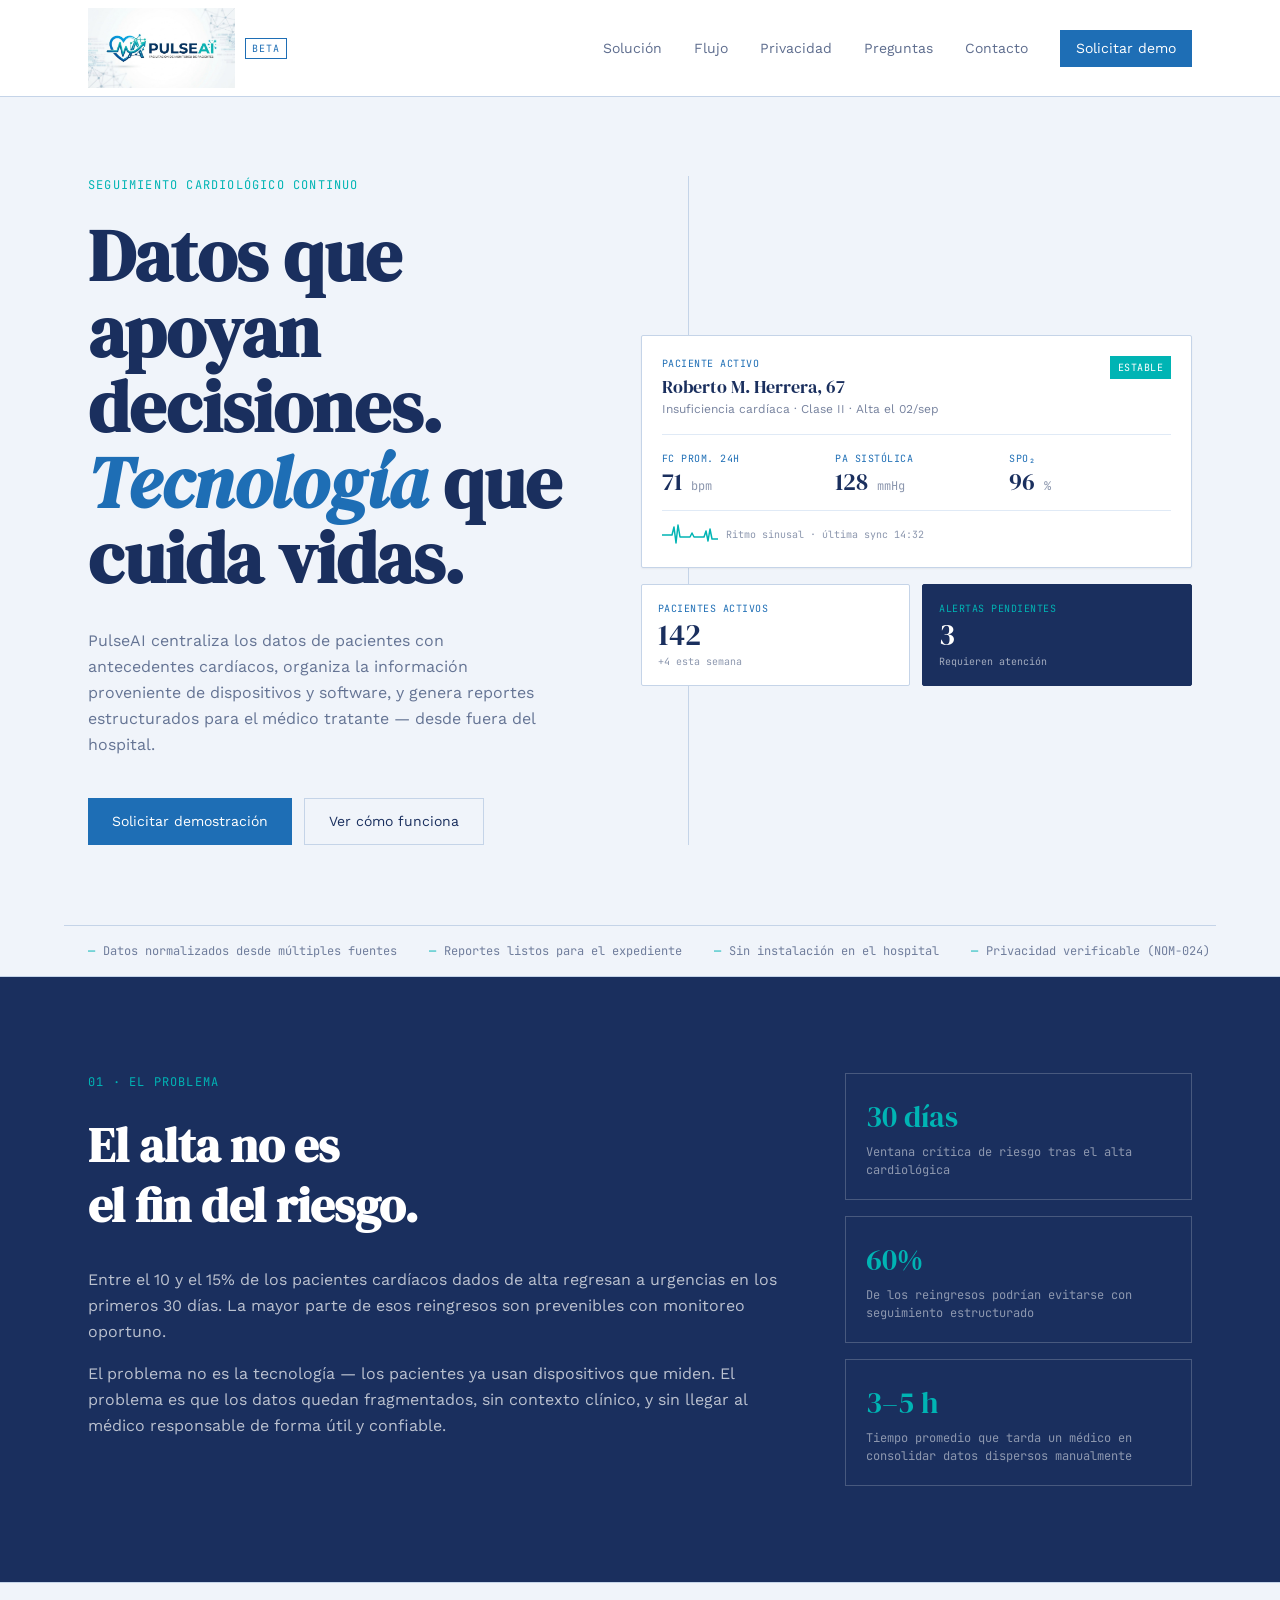
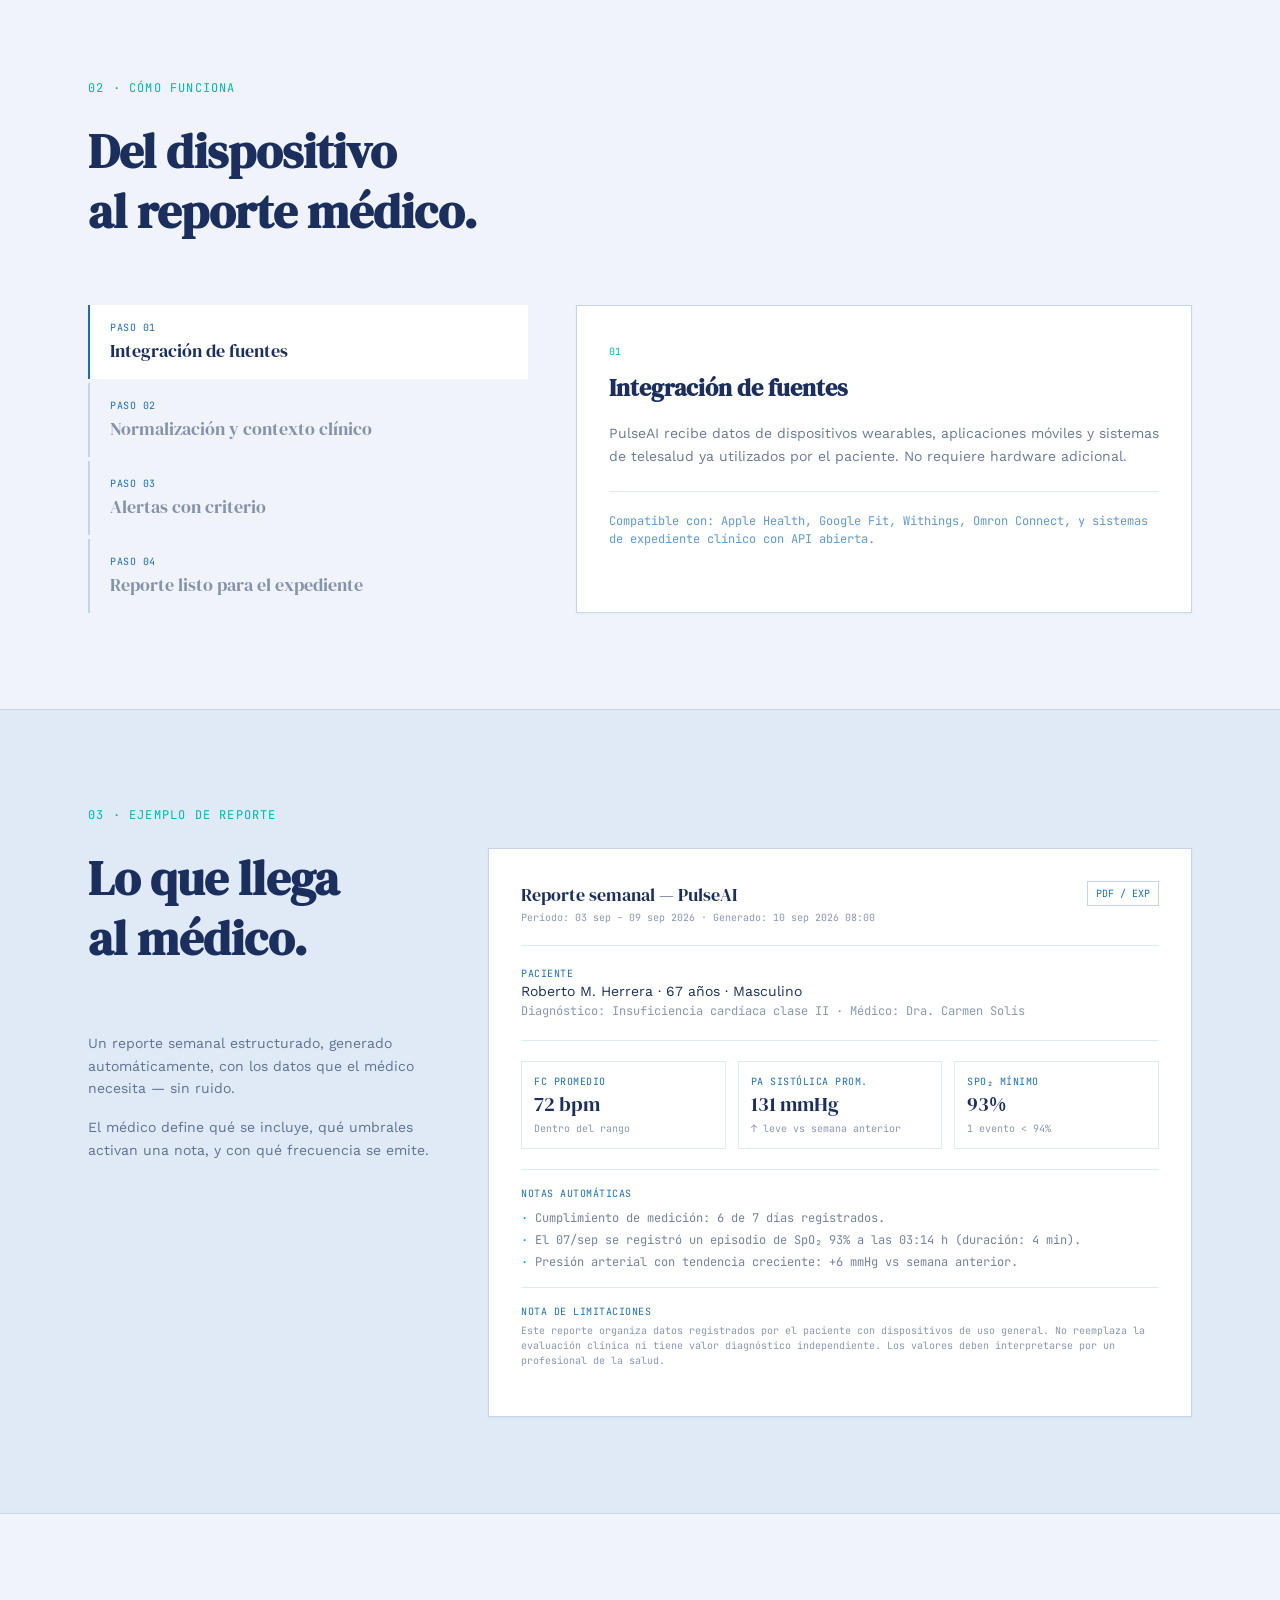
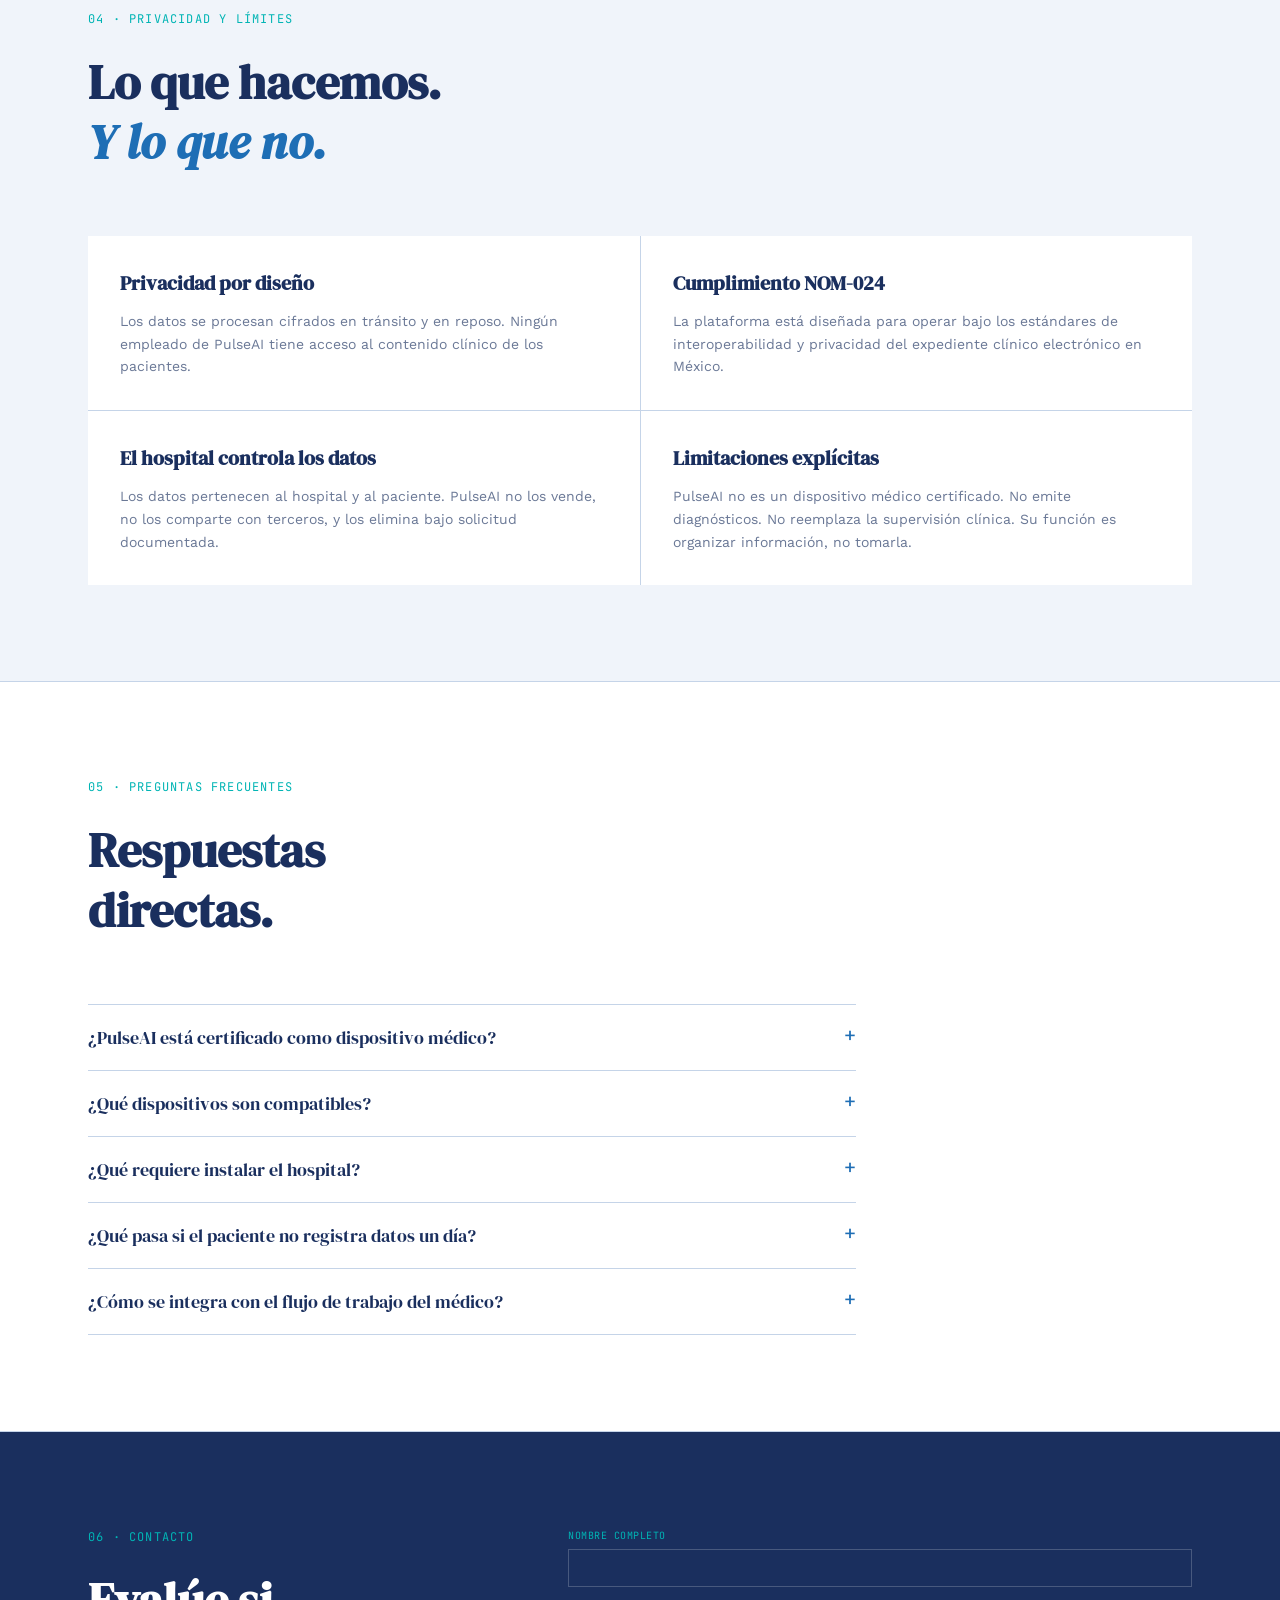
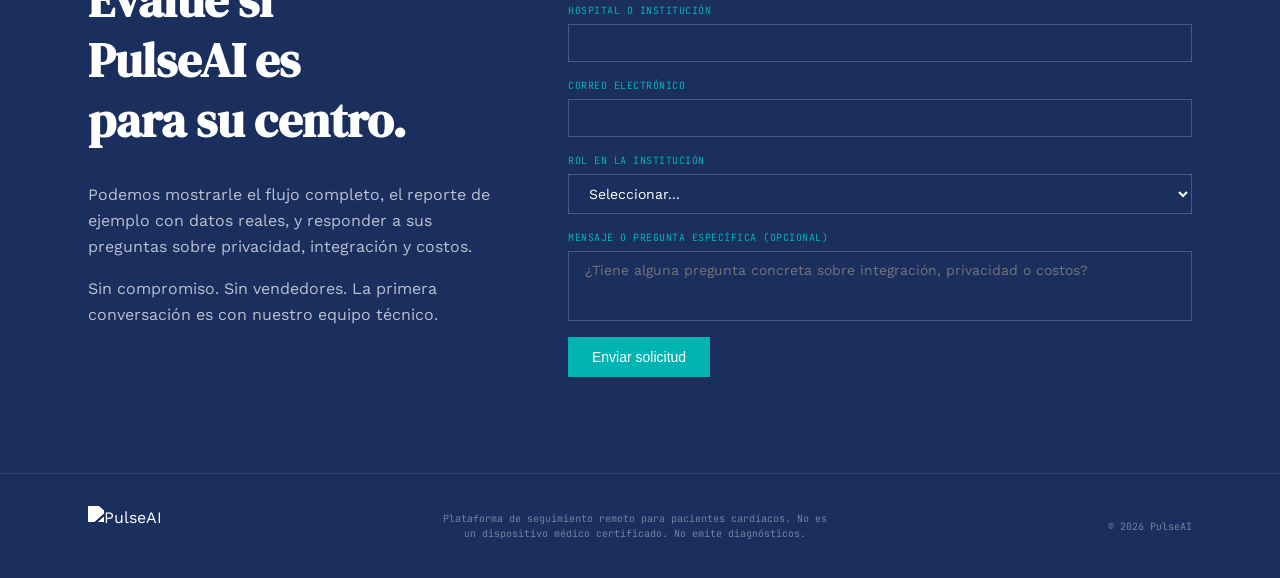
==== PulseIN/src/PulseIN/index.html @ dec8fe2e "Add files via upload se agrego el logo de la empresa" ====
<!DOCTYPE html>
<html lang="es">
<head>
  <meta charset="UTF-8" />
  <meta name="viewport" content="width=device-width, initial-scale=1.0" />
  <title>PulseAI — Seguimiento cardiológico continuo</title>
  
  <!-- Fuentes de Google -->
  <link rel="preconnect" href="https://fonts.googleapis.com" />
  <link rel="preconnect" href="https://fonts.gstatic.com" crossorigin />
  <link href="https://fonts.googleapis.com/css2?family=DM+Serif+Display:ital@0;1&family=JetBrains+Mono:wght@400;500&family=Work+Sans:wght@300;400;500;600&display=swap" rel="stylesheet" />
  
  <!-- Hoja de Estilos -->
  <link rel="stylesheet" href="src/style.css" />
</head>
<body>

  <!-- NAVEGACIÓN HEADER -->
  <header class="header">
    <div class="header-container">
      <a href="#" class="logo-group">
        <img src="src/imgs/pulseai-logo.jpeg" alt="PulseAI" class="logo-img" />
        <span class="badge-beta">Beta</span>
      </a>

      <!-- Menú Desktop -->
      <nav class="nav-desktop">
        <a href="#solución">Solución</a>
        <a href="#flujo">Flujo</a>
        <a href="#privacidad">Privacidad</a>
        <a href="#preguntas">Preguntas</a>
        <a href="#contacto">Contacto</a>
        <a href="#contacto" class="btn-demo">Solicitar demo</a>
      </nav>

      <!-- Botón Menú Móvil -->
      <button id="menu-toggle" class="menu-toggle" aria-label="Menú">
        <svg id="menu-icon" width="20" height="20" viewBox="0 0 20 20" fill="currentColor">
          <path fill-rule="evenodd" d="M3 5a1 1 0 011-1h12a1 1 0 110 2H4a1 1 0 01-1-1zM3 10a1 1 0 011-1h12a1 1 0 110 2H4a1 1 0 01-1-1zM3 15a1 1 0 011-1h12a1 1 0 110 2H4a1 1 0 01-1-1z" clip-rule="evenodd" />
        </svg>
      </button>
    </div>

    <!-- Menú Desplegable Móvil -->
    <div id="nav-mobile" class="nav-mobile hidden">
      <a href="#solución" class="mobile-link">Solución</a>
      <a href="#flujo" class="mobile-link">Flujo</a>
      <a href="#privacidad" class="mobile-link">Privacidad</a>
      <a href="#preguntas" class="mobile-link">Preguntas</a>
      <a href="#contacto" class="mobile-link">Contacto</a>
      <a href="#contacto" class="btn-demo mobile-btn">Solicitar demo</a>
    </div>
  </header>

  <main>
    <!-- SECCIÓN HERO -->
    <section class="hero-section" id="solución">
      <div class="hero-container">
        
        <!-- Columna Izquierda -->
        <div class="hero-text">
          <p class="tagline">Seguimiento cardiológico continuo</p>
          <h1 class="hero-title">
            Datos que apoyan decisiones.<br />
            <span class="italic-blue">Tecnología</span> que<br />
            cuida vidas.
          </h1>
          <p class="hero-desc">
            PulseAI centraliza los datos de pacientes con antecedentes cardíacos,
            organiza la información proveniente de dispositivos y software, y
            genera reportes estructurados para el médico tratante — desde fuera del hospital.
          </p>
          <div class="hero-buttons">
            <a href="#contacto" class="btn-primary">Solicitar demostración</a>
            <a href="#flujo" class="btn-secondary">Ver cómo funciona</a>
          </div>
        </div>

        <!-- Divisor Vertical -->
        <div class="vertical-divider"></div>

        <!-- Columna Derecha / Card del Paciente -->
        <div class="hero-card-col">
          <div class="patient-card">
            <div class="patient-header">
              <div>
                <p class="card-subtitle">Paciente activo</p>
                <p class="patient-name">Roberto M. Herrera, 67</p>
                <p class="patient-info">Insuficiencia cardíaca · Clase II · Alta el 02/sep</p>
              </div>
              <span class="badge-stable">Estable</span>
            </div>

            <div class="metrics-grid">
              <div>
                <p class="metric-label">FC prom. 24h</p>
                <p class="metric-val">71 <span class="metric-unit">bpm</span></p>
              </div>
              <div>
                <p class="metric-label">PA sistólica</p>
                <p class="metric-val">128 <span class="metric-unit">mmHg</span></p>
              </div>
              <div>
                <p class="metric-label">SpO₂</p>
                <p class="metric-val">96 <span class="metric-unit">%</span></p>
              </div>
            </div>

            <div class="ecg-footer">
              <svg width="56" height="24" viewBox="0 0 56 24" fill="none">
                <polyline points="0,12 6,12 10,12 12,4 14,20 16,2 18,14 24,14 28,14 30,10 32,14 38,14 42,14 44,8 46,18 48,6 50,16 56,16" stroke="#00b4b4" stroke-width="1.5" fill="none" stroke-linejoin="round" />
              </svg>
              <p class="ecg-text">Ritmo sinusal · última sync 14:32</p>
            </div>
          </div>

          <!-- Mosaicos de Estadísticas -->
          <div class="stats-grid">
            <div class="stat-tile">
              <p class="stat-label">Pacientes activos</p>
              <p class="stat-val">142</p>
              <p class="stat-delta">+4 esta semana</p>
            </div>
            <div class="stat-tile stat-urgent">
              <p class="stat-label urgent-text">Alertas pendientes</p>
              <p class="stat-val">3</p>
              <p class="stat-delta urgent-subtext">Requieren atención</p>
            </div>
          </div>
        </div>

      </div>

      <!-- Ticker / Cinta inferior -->
      <div class="hero-ticker">
        <span class="ticker-item"><span class="cyan">—</span> Datos normalizados desde múltiples fuentes</span>
        <span class="ticker-item"><span class="cyan">—</span> Reportes listos para el expediente</span>
        <span class="ticker-item"><span class="cyan">—</span> Sin instalación en el hospital</span>
        <span class="ticker-item"><span class="cyan">—</span> Privacidad verificable (NOM-024)</span>
      </div>
    </section>

    <!-- SECCIÓN PROBLEMA -->
    <section class="section-dark">
      <div class="container">
        <div class="problem-grid">
          <div>
            <p class="section-tag">01 · El problema</p>
            <h2 class="section-title-light">El alta no es<br />el fin del riesgo.</h2>
            <p class="text-light">
              Entre el 10 y el 15% de los pacientes cardíacos dados de alta
              regresan a urgencias en los primeros 30 días. La mayor parte de
              esos reingresos son prevenibles con monitoreo oportuno.
            </p>
            <p class="text-light mt-4">
              El problema no es la tecnología — los pacientes ya usan
              dispositivos que miden. El problema es que los datos quedan
              fragmentados, sin contexto clínico, y sin llegar al médico
              responsable de forma útil y confiable.
            </p>
          </div>

          <div class="problem-stats">
            <div class="stat-box">
              <p class="stat-number">30 días</p>
              <p class="stat-desc">Ventana crítica de riesgo tras el alta cardiológica</p>
            </div>
            <div class="stat-box">
              <p class="stat-number">60%</p>
              <p class="stat-desc">De los reingresos podrían evitarse con seguimiento estructurado</p>
            </div>
            <div class="stat-box">
              <p class="stat-number">3–5 h</p>
              <p class="stat-desc">Tiempo promedio que tarda un médico en consolidar datos dispersos manualmente</p>
            </div>
          </div>
        </div>
      </div>
    </section>

    <!-- SECCIÓN FLUJO (CÓMO FUNCIONA) -->
    <section class="section-light" id="flujo">
      <div class="container">
        <p class="section-tag">02 · Cómo funciona</p>
        <h2 class="section-title">Del dispositivo<br />al reporte médico.</h2>
        
        <div class="flow-grid">
          <!-- Lista de Pasos Interactivos -->
          <div class="step-buttons">
            <button class="step-btn active" data-step="0">
              <span class="step-badge">Paso 01</span>
              <span class="step-title-text">Integración de fuentes</span>
            </button>
            <button class="step-btn" data-step="1">
              <span class="step-badge">Paso 02</span>
              <span class="step-title-text">Normalización y contexto clínico</span>
            </button>
            <button class="step-btn" data-step="2">
              <span class="step-badge">Paso 03</span>
              <span class="step-title-text">Alertas con criterio</span>
            </button>
            <button class="step-btn" data-step="3">
              <span class="step-badge">Paso 04</span>
              <span class="step-title-text">Reporte listo para el expediente</span>
            </button>
          </div>

          <!-- Tarjeta de Detalle del Paso -->
          <div class="flow-card">
            <span id="flow-num" class="flow-step-num">01</span>
            <h3 id="flow-title" class="flow-card-title">Integración de fuentes</h3>
            <p id="flow-desc" class="flow-card-desc">
              PulseAI recibe datos de dispositivos wearables, aplicaciones móviles y sistemas de telesalud ya utilizados por el paciente. No requiere hardware adicional.
            </p>
            <div class="flow-card-footer">
              <p id="flow-detail" class="flow-card-detail">
                Compatible con: Apple Health, Google Fit, Withings, Omron Connect, y sistemas de expediente clínico con API abierta.
              </p>
            </div>
          </div>
        </div>
      </div>
    </section>

    <!-- SECCIÓN EJEMPLO DE REPORTE -->
    <section class="section-blue-soft">
      <div class="container">
        <p class="section-tag">03 · Ejemplo de reporte</p>
        <div class="report-grid">
          <div>
            <h2 class="section-title">Lo que llega<br />al médico.</h2>
            <p class="text-dark">
              Un reporte semanal estructurado, generado automáticamente, con
              los datos que el médico necesita — sin ruido.
            </p>
            <p class="text-dark mt-4">
              El médico define qué se incluye, qué umbrales activan una nota,
              y con qué frecuencia se emite.
            </p>
          </div>

          <!-- Tarjeta del Reporte -->
          <div class="report-card">
            <div class="report-header">
              <div>
                <p class="report-title-text">Reporte semanal — PulseAI</p>
                <p class="report-date">Período: 03 sep – 09 sep 2026 · Generado: 10 sep 2026 08:00</p>
              </div>
              <span class="report-badge">PDF / EXP</span>
            </div>

            <div class="report-patient-info">
              <p class="report-subtag">Paciente</p>
              <p class="report-p-name">Roberto M. Herrera · 67 años · Masculino</p>
              <p class="report-p-doc">Diagnóstico: Insuficiencia cardíaca clase II · Médico: Dra. Carmen Solís</p>
            </div>

            <div class="report-metrics-grid">
              <div class="report-metric-box">
                <p class="report-subtag">FC promedio</p>
                <p class="report-val">72 bpm</p>
                <p class="report-note">Dentro del rango</p>
              </div>
              <div class="report-metric-box">
                <p class="report-subtag">PA sistólica prom.</p>
                <p class="report-val">131 mmHg</p>
                <p class="report-note">↑ leve vs semana anterior</p>
              </div>
              <div class="report-metric-box">
                <p class="report-subtag">SpO₂ mínimo</p>
                <p class="report-val">93%</p>
                <p class="report-note">1 evento &lt; 94%</p>
              </div>
            </div>

            <div class="report-section">
              <p class="report-subtag mb-2">Notas automáticas</p>
              <p class="report-bullet"><span class="cyan">·</span> Cumplimiento de medición: 6 de 7 días registrados.</p>
              <p class="report-bullet"><span class="cyan">·</span> El 07/sep se registró un episodio de SpO₂ 93% a las 03:14 h (duración: 4 min).</p>
              <p class="report-bullet"><span class="cyan">·</span> Presión arterial con tendencia creciente: +6 mmHg vs semana anterior.</p>
            </div>

            <div class="report-section">
              <p class="report-subtag mb-1">Nota de limitaciones</p>
              <p class="report-disclaimer">
                Este reporte organiza datos registrados por el paciente con dispositivos de uso general.
                No reemplaza la evaluación clínica ni tiene valor diagnóstico independiente.
                Los valores deben interpretarse por un profesional de la salud.
              </p>
            </div>
          </div>
        </div>
      </div>
    </section>

    <!-- SECCIÓN PRIVACIDAD -->
    <section class="section-light" id="privacidad">
      <div class="container">
        <p class="section-tag">04 · Privacidad y límites</p>
        <h2 class="section-title">Lo que hacemos.<br /><span class="italic-blue">Y lo que no.</span></h2>
        
        <div class="privacy-grid">
          <div class="privacy-card">
            <h3 class="privacy-card-title">Privacidad por diseño</h3>
            <p class="text-dark">Los datos se procesan cifrados en tránsito y en reposo. Ningún empleado de PulseAI tiene acceso al contenido clínico de los pacientes.</p>
          </div>
          <div class="privacy-card">
            <h3 class="privacy-card-title">Cumplimiento NOM-024</h3>
            <p class="text-dark">La plataforma está diseñada para operar bajo los estándares de interoperabilidad y privacidad del expediente clínico electrónico en México.</p>
          </div>
          <div class="privacy-card">
            <h3 class="privacy-card-title">El hospital controla los datos</h3>
            <p class="text-dark">Los datos pertenecen al hospital y al paciente. PulseAI no los vende, no los comparte con terceros, y los elimina bajo solicitud documentada.</p>
          </div>
          <div class="privacy-card">
            <h3 class="privacy-card-title">Limitaciones explícitas</h3>
            <p class="text-dark">PulseAI no es un dispositivo médico certificado. No emite diagnósticos. No reemplaza la supervisión clínica. Su función es organizar información, no tomarla.</p>
          </div>
        </div>
      </div>
    </section>

    <!-- SECCIÓN FAQ -->
    <section class="section-white" id="preguntas">
      <div class="container">
        <p class="section-tag">05 · Preguntas frecuentes</p>
        <h2 class="section-title">Respuestas<br />directas.</h2>

        <div class="faq-list">
          <div class="faq-item">
            <button class="faq-question">
              <span>¿PulseAI está certificado como dispositivo médico?</span>
              <span class="faq-icon">+</span>
            </button>
            <div class="faq-answer hidden">
              <p>No. PulseAI es una plataforma de organización y reporte de datos, no un dispositivo médico. No emite diagnósticos ni recomendaciones clínicas. Los datos que presenta deben ser interpretados por un profesional.</p>
            </div>
          </div>

          <div class="faq-item">
            <button class="faq-question">
              <span>¿Qué dispositivos son compatibles?</span>
              <span class="faq-icon">+</span>
            </button>
            <div class="faq-answer hidden">
              <p>En fase beta: Apple Health, Google Fit, Withings, Omron Connect y dispositivos con Bluetooth estándar. Estamos expandiendo compatibilidad con sistemas de expediente clínico. Consulte disponibilidad según su infraestructura.</p>
            </div>
          </div>

          <div class="faq-item">
            <button class="faq-question">
              <span>¿Qué requiere instalar el hospital?</span>
              <span class="faq-icon">+</span>
            </button>
            <div class="faq-answer hidden">
              <p>Nada en sus servidores. PulseAI opera en la nube. La configuración se realiza desde un portal web. El paciente instala una aplicación en su teléfono antes del alta.</p>
            </div>
          </div>

          <div class="faq-item">
            <button class="faq-question">
              <span>¿Qué pasa si el paciente no registra datos un día?</span>
              <span class="faq-icon">+</span>
            </button>
            <div class="faq-answer hidden">
              <p>El sistema registra el incumplimiento en el reporte y puede enviar un recordatorio al paciente. El médico decide si un día sin datos amerita una acción.</p>
            </div>
          </div>

          <div class="faq-item">
            <button class="faq-question">
              <span>¿Cómo se integra con el flujo de trabajo del médico?</span>
              <span class="faq-icon">+</span>
            </button>
            <div class="faq-answer hidden">
              <p>El médico recibe reportes por correo o accede al portal. No es necesario revisar el sistema en tiempo real. Las alertas relevantes llegan directamente a quien corresponde.</p>
            </div>
          </div>
        </div>
      </div>
    </section>

    <!-- SECCIÓN CONTACTO -->
    <section class="section-dark" id="contacto">
      <div class="container">
        <div class="contact-grid">
          <div>
            <p class="section-tag">06 · Contacto</p>
            <h2 class="section-title-light">Evalúe si<br />PulseAI es<br />para su centro.</h2>
            <p class="text-light">
              Podemos mostrarle el flujo completo, el reporte de ejemplo con datos
              reales, y responder a sus preguntas sobre privacidad, integración y costos.
            </p>
            <p class="text-light mt-4">
              Sin compromiso. Sin vendedores. La primera conversación es con nuestro equipo técnico.
            </p>
          </div>

          <div>
            <!-- Formulario de Contacto -->
            <form id="contact-form" class="contact-form">
              <div class="form-group">
                <label class="form-label">Nombre completo</label>
                <input type="text" name="nombre" required class="form-input" />
              </div>

              <div class="form-group">
                <label class="form-label">Hospital o institución</label>
                <input type="text" name="hospital" required class="form-input" />
              </div>

              <div class="form-group">
                <label class="form-label">Correo electrónico</label>
                <input type="email" name="correo" required class="form-input" />
              </div>

              <div class="form-group">
                <label class="form-label">Rol en la institución</label>
                <select name="rol" required class="form-select">
                  <option value="">Seleccionar...</option>
                  <option>Dirección clínica</option>
                  <option>Administración</option>
                  <option>Sistemas / TI</option>
                  <option>Innovación</option>
                  <option>Médico tratante</option>
                  <option>Otro</option>
                </select>
              </div>

              <div class="form-group">
                <label class="form-label">Mensaje o pregunta específica (opcional)</label>
                <textarea name="mensaje" rows="3" class="form-textarea" placeholder="¿Tiene alguna pregunta concreta sobre integración, privacidad o costos?"></textarea>
              </div>

              <button type="submit" class="btn-cyan">Enviar solicitud</button>
            </form>

            <!-- Mensaje de confirmación (oculto por defecto) -->
            <div id="contact-success" class="contact-success hidden">
              <p class="success-title">Recibido.</p>
              <p class="success-subtitle">Le escribiremos en menos de 24 horas hábiles.</p>
            </div>
          </div>
        </div>
      </div>
    </section>
  </main>

  <!-- FOOTER -->
  <footer class="footer">
    <div class="container footer-container">
      <img src="img/logo.jpeg" alt="PulseAI" class="footer-logo" />
      <p class="footer-disclaimer">
        Plataforma de seguimiento remoto para pacientes cardíacos. No es un
        dispositivo médico certificado. No emite diagnósticos.
      </p>
      <p class="footer-copy">© 2026 PulseAI</p>
    </div>
  </footer>

  <!-- Script JS interactivo -->
  <script src="src/script.js"></script>
</body>
</html>
---- PulseIN/src/PulseIN/src/style.css ----
/* RESET BÁSICO Y VARIABLES */
* {
  margin: 0;
  padding: 0;
  box-sizing: border-box;
  scrollbar-width: none;
  -ms-overflow-style: none;
}

*::-webkit-scrollbar {
  display: none;
}

:root {
  --navy: #1a2f5e;
  --blue: #1e6eb5;
  --cyan: #00b4b4;
  --bg-light: #f0f4fa;
  --border-color: #c5d4e8;
  --soft-blue: #e0eaf6;
  --font-body: 'Work Sans', sans-serif;
  --font-display: 'DM Serif Display', serif;
  --font-mono: 'JetBrains Mono', monospace;
}

html {
  scroll-behavior: smooth;
  height: 100%;
}

body {
  background-color: var(--bg-light);
  color: var(--navy);
  font-family: var(--font-body);
  line-height: 1.5;
}

/* CLASES DE UTILIDAD GENERAL */
.hidden { display: none !important; }
.mt-4 { margin-top: 1rem; }
.mb-1 { margin-bottom: 0.25rem; }
.mb-2 { margin-bottom: 0.5rem; }
.cyan { color: var(--cyan); }
.italic-blue { font-style: italic; color: var(--blue); }

.container {
  max-width: 72rem; /* 1152px */
  margin: 0 auto;
  padding: 0 1.5rem;
}

/* HEADER Y NAVEGACIÓN */
.header {
  position: fixed;
  top: 0;
  left: 0;
  right: 0;
  z-index: 50;
  background-color: rgba(255, 255, 255, 0.95);
  backdrop-filter: blur(4px);
  border-bottom: 1px solid var(--border-color);
}

.header-container {
  max-width: 72rem;
  margin: 0 auto;
  padding: 0 1.5rem;
  height: 6rem; /* 96px */
  display: flex;
  align-items: center;
  justify-content: space-between;
}

.logo-group {
  display: flex;
  align-items: center;
  gap: 0.625rem;
  text-decoration: none;
}

.logo-img {
  height: 5rem;
  width: auto;
  object-fit: contain;
}

.badge-beta {
  font-family: var(--font-mono);
  font-size: 10px;
  color: var(--blue);
  letter-spacing: 0.1em;
  text-transform: uppercase;
  border: 1px solid var(--blue);
  padding: 0.125rem 0.375rem;
}

.nav-desktop {
  display: none;
  align-items: center;
  gap: 2rem;
}

.nav-desktop a {
  text-decoration: none;
  font-size: 0.875rem;
  color: rgba(26, 47, 94, 0.7);
  transition: color 0.2s;
}

.nav-desktop a:hover {
  color: var(--navy);
}

.btn-demo {
  background-color: var(--blue) !important;
  color: #fff !important;
  padding: 0.5rem 1rem;
  transition: background-color 0.2s;
}

.btn-demo:hover {
  background-color: var(--navy) !important;
}

.menu-toggle {
  display: block;
  background: none;
  border: none;
  color: var(--navy);
  cursor: pointer;
}

.nav-mobile {
  border-top: 1px solid var(--border-color);
  background-color: #fff;
  padding: 1rem 1.5rem;
  display: flex;
  flex-direction: column;
  gap: 1rem;
}

.mobile-link {
  text-decoration: none;
  font-size: 0.875rem;
  color: rgba(26, 47, 94, 0.7);
}

.mobile-btn {
  text-align: center;
  display: block;
}

@media (min-width: 768px) {
  .nav-desktop { display: flex; }
  .menu-toggle { display: none; }
  .nav-mobile { display: none !important; }
}

/* SECCIÓN HERO */
.hero-section {
  padding-top: 6rem;
  min-height: 100vh;
  display: flex;
  flex-direction: column;
  background-color: var(--bg-light);
}

.hero-container {
  flex: 1;
  max-width: 72rem;
  margin: 0 auto;
  padding: 5rem 1.5rem;
  display: grid;
  grid-template-columns: 1fr;
  gap: 3rem;
  align-items: center;
}

@media (min-width: 768px) {
  .hero-container {
    grid-template-columns: 1fr 1px 1fr;
    gap: 0;
  }
}

.hero-text {
  padding-right: 0;
}

@media (min-width: 768px) {
  .hero-text { padding-right: 3rem; }
}

.tagline {
  font-family: var(--font-mono);
  font-size: 0.75rem;
  color: var(--cyan);
  letter-spacing: 0.1em;
  text-transform: uppercase;
  margin-bottom: 1.5rem;
}

.hero-title {
  font-family: var(--font-display);
  font-size: 3rem;
  line-height: 1.05;
  margin-bottom: 2rem;
  color: var(--navy);
}

@media (min-width: 768px) { .hero-title { font-size: 3.75rem; } }
@media (min-width: 1024px) { .hero-title { font-size: 4.5rem; } }

.hero-desc {
  font-size: 1rem;
  color: rgba(26, 47, 94, 0.65);
  line-height: 1.625;
  max-width: 28rem;
  margin-bottom: 2.5rem;
}

.hero-buttons {
  display: flex;
  flex-direction: column;
  gap: 0.75rem;
}

@media (min-width: 640px) {
  .hero-buttons { flex-direction: row; }
}

.btn-primary {
  display: inline-flex;
  align-items: center;
  justify-content: center;
  background-color: var(--blue);
  color: #fff;
  font-size: 0.875rem;
  padding: 0.75rem 1.5rem;
  text-decoration: none;
  transition: background-color 0.2s;
}

.btn-primary:hover { background-color: var(--navy); }

.btn-secondary {
  display: inline-flex;
  align-items: center;
  justify-content: center;
  border: 1px solid var(--border-color);
  color: var(--navy);
  font-size: 0.875rem;
  padding: 0.75rem 1.5rem;
  text-decoration: none;
  transition: background-color 0.2s;
}

.btn-secondary:hover { background-color: var(--soft-blue); }

.vertical-divider {
  display: none;
  width: 1px;
  background-color: var(--border-color);
  align-self: stretch;
  margin: 0 3rem;
}

@media (min-width: 768px) { .vertical-divider { display: block; } }

/* TARJETA PACIENTE Y ESTADÍSTICAS */
.patient-card {
  background-color: #fff;
  border: 1px solid var(--border-color);
  padding: 1.25rem;
  border-radius: 2px;
  box-shadow: 0 1px 2px rgba(0,0,0,0.05);
}

.patient-header {
  display: flex;
  align-items: flex-start;
  justify-content: space-between;
  margin-bottom: 1rem;
}

.card-subtitle {
  font-family: var(--font-mono);
  font-size: 10px;
  color: var(--blue);
  text-transform: uppercase;
  letter-spacing: 0.05em;
  margin-bottom: 0.125rem;
}

.patient-name {
  font-family: var(--font-display);
  font-size: 1.125rem;
  color: var(--navy);
}

.patient-info {
  font-size: 0.75rem;
  color: rgba(26, 47, 94, 0.6);
}

.badge-stable {
  font-family: var(--font-mono);
  font-size: 10px;
  background-color: var(--cyan);
  color: #fff;
  padding: 0.25rem 0.5rem;
  text-transform: uppercase;
  letter-spacing: 0.05em;
}

.metrics-grid {
  display: grid;
  grid-template-columns: repeat(3, 1fr);
  gap: 0.75rem;
  border-top: 1px solid var(--soft-blue);
  padding-top: 1rem;
}

.metric-label {
  font-family: var(--font-mono);
  font-size: 10px;
  color: var(--blue);
  text-transform: uppercase;
  letter-spacing: 0.05em;
  margin-bottom: 0.25rem;
}

.metric-val {
  font-family: var(--font-display);
  font-size: 1.5rem;
  line-height: 1;
  color: var(--navy);
}

.metric-unit {
  font-family: var(--font-mono);
  font-size: 0.75rem;
  color: rgba(26, 47, 94, 0.5);
  margin-left: 0.25rem;
}

.ecg-footer {
  margin-top: 1rem;
  border-top: 1px solid var(--soft-blue);
  padding-top: 0.75rem;
  display: flex;
  align-items: center;
  gap: 0.5rem;
}

.ecg-text {
  font-family: var(--font-mono);
  font-size: 10px;
  color: rgba(26, 47, 94, 0.5);
}

.stats-grid {
  margin-top: 1rem;
  display: grid;
  grid-template-columns: repeat(2, 1fr);
  gap: 0.75rem;
}

.stat-tile {
  border: 1px solid var(--border-color);
  background-color: #fff;
  padding: 1rem;
  border-radius: 2px;
}

.stat-urgent {
  border-color: var(--navy);
  background-color: var(--navy);
  color: #fff;
}

.stat-label {
  font-family: var(--font-mono);
  font-size: 10px;
  text-transform: uppercase;
  letter-spacing: 0.05em;
  margin-bottom: 0.25rem;
  color: var(--blue);
}

.urgent-text { color: var(--cyan); }

.stat-val {
  font-family: var(--font-display);
  font-size: 1.875rem;
  line-height: 1;
  margin-bottom: 0.25rem;
}

.stat-delta {
  font-family: var(--font-mono);
  font-size: 10px;
  color: rgba(26, 47, 94, 0.5);
}

.urgent-subtext { color: rgba(255, 255, 255, 0.6); }

/* TICKER */
.hero-ticker {
  border-top: 1px solid var(--border-color);
  max-width: 72rem;
  margin: 0 auto;
  width: 100%;
  padding: 1rem 1.5rem;
  display: flex;
  gap: 2rem;
  overflow-x: auto;
}

.ticker-item {
  font-family: var(--font-mono);
  font-size: 0.75rem;
  color: rgba(26, 47, 94, 0.6);
  white-space: nowrap;
  display: flex;
  align-items: center;
  gap: 0.5rem;
}

/* SECCIONES Y TIPOGRAFÍA GENERAL */
.section-dark {
  border-top: 1px solid var(--border-color);
  padding: 6rem 0;
  background-color: var(--navy);
  color: #fff;
}

.section-light {
  border-top: 1px solid var(--border-color);
  padding: 6rem 0;
  background-color: var(--bg-light);
}

.section-blue-soft {
  border-top: 1px solid var(--border-color);
  padding: 6rem 0;
  background-color: var(--soft-blue);
}

.section-white {
  border-top: 1px solid var(--border-color);
  padding: 6rem 0;
  background-color: #fff;
}

.section-tag {
  font-family: var(--font-mono);
  font-size: 0.75rem;
  color: var(--cyan);
  letter-spacing: 0.1em;
  text-transform: uppercase;
  margin-bottom: 1.5rem;
}

.section-title {
  font-family: var(--font-display);
  font-size: 2.25rem;
  line-height: 1.25;
  margin-bottom: 4rem;
  color: var(--navy);
  max-width: 36rem;
}

.section-title-light {
  font-family: var(--font-display);
  font-size: 2.25rem;
  line-height: 1.25;
  margin-bottom: 2rem;
  color: #fff;
}

@media (min-width: 768px) {
  .section-title, .section-title-light { font-size: 3rem; }
}

.text-light { color: rgba(255, 255, 255, 0.7); font-size: 1rem; line-height: 1.625; }
.text-dark { color: rgba(26, 47, 94, 0.65); font-size: 0.875rem; line-height: 1.625; }

/* SECCIÓN PROBLEMA */
.problem-grid {
  display: grid;
  grid-template-columns: 1fr;
  gap: 4rem;
  align-items: start;
}

@media (min-width: 768px) {
  .problem-grid { grid-template-columns: 2fr 1fr; }
}

.problem-stats { display: grid; gap: 1rem; }

.stat-box {
  border: 1px solid rgba(255, 255, 255, 0.2);
  padding: 1.25rem;
}

.stat-number {
  font-family: var(--font-display);
  font-size: 1.875rem;
  color: var(--cyan);
  margin-bottom: 0.25rem;
}

.stat-desc {
  font-family: var(--font-mono);
  font-size: 0.75rem;
  color: rgba(255, 255, 255, 0.5);
  line-height: 1.5;
}

/* SECCIÓN FLUJO */
.flow-grid {
  display: grid;
  grid-template-columns: 1fr;
  gap: 3rem;
}

@media (min-width: 768px) {
  .flow-grid { grid-template-columns: 1fr 1.4fr; }
}

.step-buttons { display: flex; flex-direction: column; gap: 0.25rem; }

.step-btn {
  text-align: left;
  border: none;
  border-left: 2px solid var(--border-color);
  background: transparent;
  padding: 1rem 0 1rem 1.25rem;
  cursor: pointer;
  transition: all 0.2s;
}

.step-btn.active {
  border-left-color: var(--blue);
  background-color: #fff;
}

.step-btn:hover:not(.active) {
  border-left-color: rgba(30, 110, 181, 0.5);
}

.step-badge {
  font-family: var(--font-mono);
  font-size: 10px;
  color: var(--blue);
  text-transform: uppercase;
  letter-spacing: 0.05em;
  display: block;
  margin-bottom: 0.25rem;
}

.step-title-text {
  font-family: var(--font-display);
  font-size: 1.125rem;
  color: rgba(26, 47, 94, 0.5);
}

.step-btn.active .step-title-text {
  color: var(--navy);
}

.flow-card {
  background-color: #fff;
  border: 1px solid var(--border-color);
  padding: 2rem;
  box-shadow: 0 1px 2px rgba(0,0,0,0.05);
}

.flow-step-num {
  font-family: var(--font-mono);
  font-size: 10px;
  color: var(--cyan);
  text-transform: uppercase;
  letter-spacing: 0.05em;
}

.flow-card-title {
  font-family: var(--font-display);
  font-size: 1.5rem;
  margin-top: 0.5rem;
  margin-bottom: 1rem;
  color: var(--navy);
}

.flow-card-desc {
  color: rgba(26, 47, 94, 0.65);
  font-size: 0.875rem;
  line-height: 1.625;
  margin-bottom: 1.5rem;
}

.flow-card-footer {
  border-top: 1px solid var(--soft-blue);
  padding-top: 1.25rem;
}

.flow-card-detail {
  font-family: var(--font-mono);
  font-size: 0.75rem;
  color: rgba(30, 110, 181, 0.7);
  line-height: 1.5;
}

/* SECCIÓN REPORTE */
.report-grid {
  display: grid;
  grid-template-columns: 1fr;
  gap: 3rem;
  align-items: start;
}

@media (min-width: 768px) {
  .report-grid { grid-template-columns: 1fr 2fr; }
}

.report-card {
  background-color: #fff;
  border: 1px solid var(--border-color);
  padding: 1.5rem;
  box-shadow: 0 1px 2px rgba(0,0,0,0.05);
}

@media (min-width: 768px) { .report-card { padding: 2rem; } }

.report-header {
  display: flex;
  align-items: flex-start;
  justify-content: space-between;
  border-bottom: 1px solid var(--soft-blue);
  padding-bottom: 1.25rem;
  margin-bottom: 1.25rem;
}

.report-title-text {
  font-family: var(--font-display);
  font-size: 1.125rem;
  margin-bottom: 0.125rem;
  color: var(--navy);
}

.report-date {
  font-family: var(--font-mono);
  font-size: 10px;
  color: rgba(26, 47, 94, 0.5);
}

.report-badge {
  font-family: var(--font-mono);
  font-size: 10px;
  border: 1px solid var(--border-color);
  padding: 0.25rem 0.5rem;
  color: var(--blue);
}

.report-patient-info { margin-bottom: 1.25rem; }

.report-subtag {
  font-family: var(--font-mono);
  font-size: 10px;
  color: var(--blue);
  text-transform: uppercase;
  letter-spacing: 0.05em;
}

.report-p-name { font-size: 0.875rem; color: var(--navy); }

.report-p-doc {
  font-family: var(--font-mono);
  font-size: 0.75rem;
  color: rgba(26, 47, 94, 0.5);
}

.report-metrics-grid {
  display: grid;
  grid-template-columns: repeat(3, 1fr);
  gap: 0.75rem;
  border-top: 1px solid var(--soft-blue);
  padding-top: 1.25rem;
  margin-bottom: 1.25rem;
}

.report-metric-box {
  border: 1px solid var(--soft-blue);
  padding: 0.75rem;
}

.report-val {
  font-family: var(--font-display);
  font-size: 1.25rem;
  margin-bottom: 0.125rem;
  color: var(--navy);
}

.report-note {
  font-family: var(--font-mono);
  font-size: 10px;
  color: rgba(26, 47, 94, 0.5);
}

.report-section {
  border-top: 1px solid var(--soft-blue);
  padding-top: 1rem;
  margin-bottom: 1rem;
}

.report-bullet {
  font-family: var(--font-mono);
  font-size: 0.75rem;
  color: rgba(26, 47, 94, 0.6);
  line-height: 1.5;
  margin-bottom: 0.25rem;
}

.report-disclaimer {
  font-family: var(--font-mono);
  font-size: 10px;
  color: rgba(26, 47, 94, 0.5);
  line-height: 1.5;
}

/* SECCIÓN PRIVACIDAD */
.privacy-grid {
  display: grid;
  grid-template-columns: 1fr;
  gap: 1px;
  background-color: var(--border-color);
}

@media (min-width: 640px) {
  .privacy-grid { grid-template-columns: repeat(2, 1fr); }
}

.privacy-card {
  background-color: #fff;
  padding: 2rem;
}

.privacy-card-title {
  font-family: var(--font-display);
  font-size: 1.25rem;
  margin-bottom: 0.75rem;
  color: var(--navy);
}

/* SECCIÓN FAQ */
.faq-list {
  max-width: 48rem;
  border-top: 1px solid var(--border-color);
}

.faq-item {
  border-bottom: 1px solid var(--border-color);
}

.faq-question {
  width: 100%;
  text-align: left;
  padding: 1.25rem 0;
  display: flex;
  align-items: flex-start;
  justify-content: space-between;
  gap: 1rem;
  background: none;
  border: none;
  cursor: pointer;
}

.faq-question span:first-child {
  font-family: var(--font-display);
  font-size: 1.125rem;
  color: var(--navy);
  transition: color 0.2s;
}

.faq-question:hover span:first-child {
  color: var(--blue);
}

.faq-icon {
  font-family: var(--font-mono);
  color: var(--blue);
  font-size: 1.25rem;
  line-height: 1;
}

.faq-answer {
  padding-bottom: 1.25rem;
  color: rgba(26, 47, 94, 0.65);
  font-size: 0.875rem;
  line-height: 1.625;
}

/* SECCIÓN CONTACTO */
.contact-grid {
  display: grid;
  grid-template-columns: 1fr;
  gap: 4rem;
}

@media (min-width: 768px) {
  .contact-grid { grid-template-columns: 1fr 1.5fr; }
}

.contact-form {
  display: flex;
  flex-direction: column;
  gap: 1rem;
}

.form-group { display: flex; flex-direction: column; }

.form-label {
  font-family: var(--font-mono);
  font-size: 10px;
  color: var(--cyan);
  text-transform: uppercase;
  letter-spacing: 0.05em;
  margin-bottom: 0.375rem;
}

.form-input, .form-select, .form-textarea {
  width: 100%;
  background: transparent;
  border: 1px solid rgba(255, 255, 255, 0.2);
  color: #fff;
  font-size: 0.875rem;
  padding: 0.625rem 1rem;
  outline: none;
  transition: border-color 0.2s;
  font-family: var(--font-body);
}

.form-select { background-color: var(--navy); }

.form-input:focus, .form-select:focus, .form-textarea:focus {
  border-color: var(--cyan);
}

.form-textarea { resize: none; }

.btn-cyan {
  background-color: var(--cyan);
  color: #fff;
  font-size: 0.875rem;
  padding: 0.75rem 1.5rem;
  border: none;
  cursor: pointer;
  font-weight: 500;
  align-self: flex-start;
  transition: background-color 0.2s;
}

.btn-cyan:hover { background-color: #009999; }

.contact-success {
  border: 1px solid rgba(255, 255, 255, 0.2);
  padding: 2rem;
  height: 100%;
  display: flex;
  flex-direction: column;
  justify-content: center;
}

.success-title {
  font-family: var(--font-display);
  font-size: 1.5rem;
  margin-bottom: 0.75rem;
}

.success-subtitle {
  font-family: var(--font-mono);
  font-size: 0.75rem;
  color: rgba(255, 255, 255, 0.5);
}

/* FOOTER */
.footer {
  border-top: 1px solid rgba(255, 255, 255, 0.1);
  background-color: var(--navy);
  padding: 2rem 0;
}

.footer-container {
  display: flex;
  flex-direction: column;
  align-items: flex-start;
  justify-content: space-between;
  gap: 1rem;
}

@media (min-width: 640px) {
  .footer-container {
    flex-direction: row;
    align-items: center;
  }
}

.footer-logo {
  height: 2.5rem;
  width: auto;
  object-fit: contain;
  filter: brightness(0) invert(1);
}

.footer-disclaimer {
  font-family: var(--font-mono);
  font-size: 10px;
  color: rgba(255, 255, 255, 0.4);
  max-width: 24rem;
  text-align: left;
}

@media (min-width: 640px) {
  .footer-disclaimer { text-align: center; }
}

.footer-copy {
  font-family: var(--font-mono);
  font-size: 10px;
  color: rgba(255, 255, 255, 0.4);
}
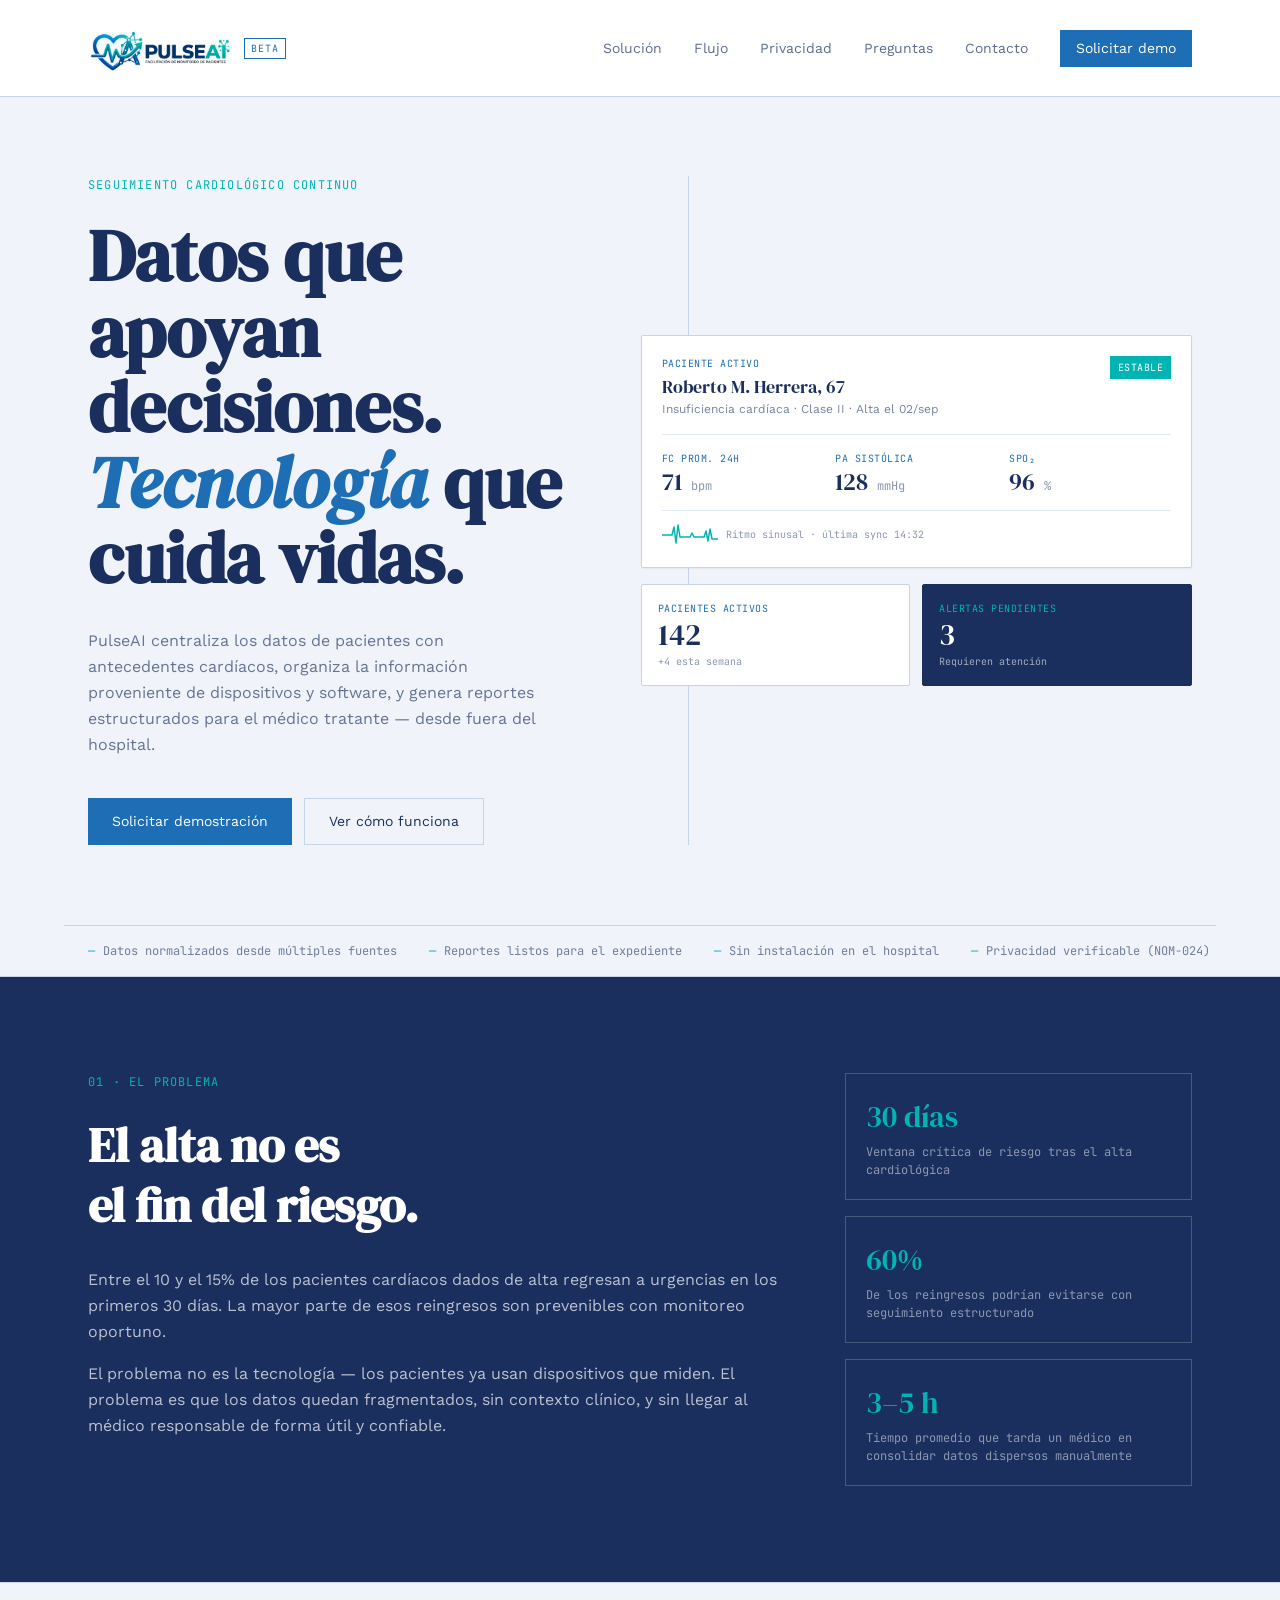
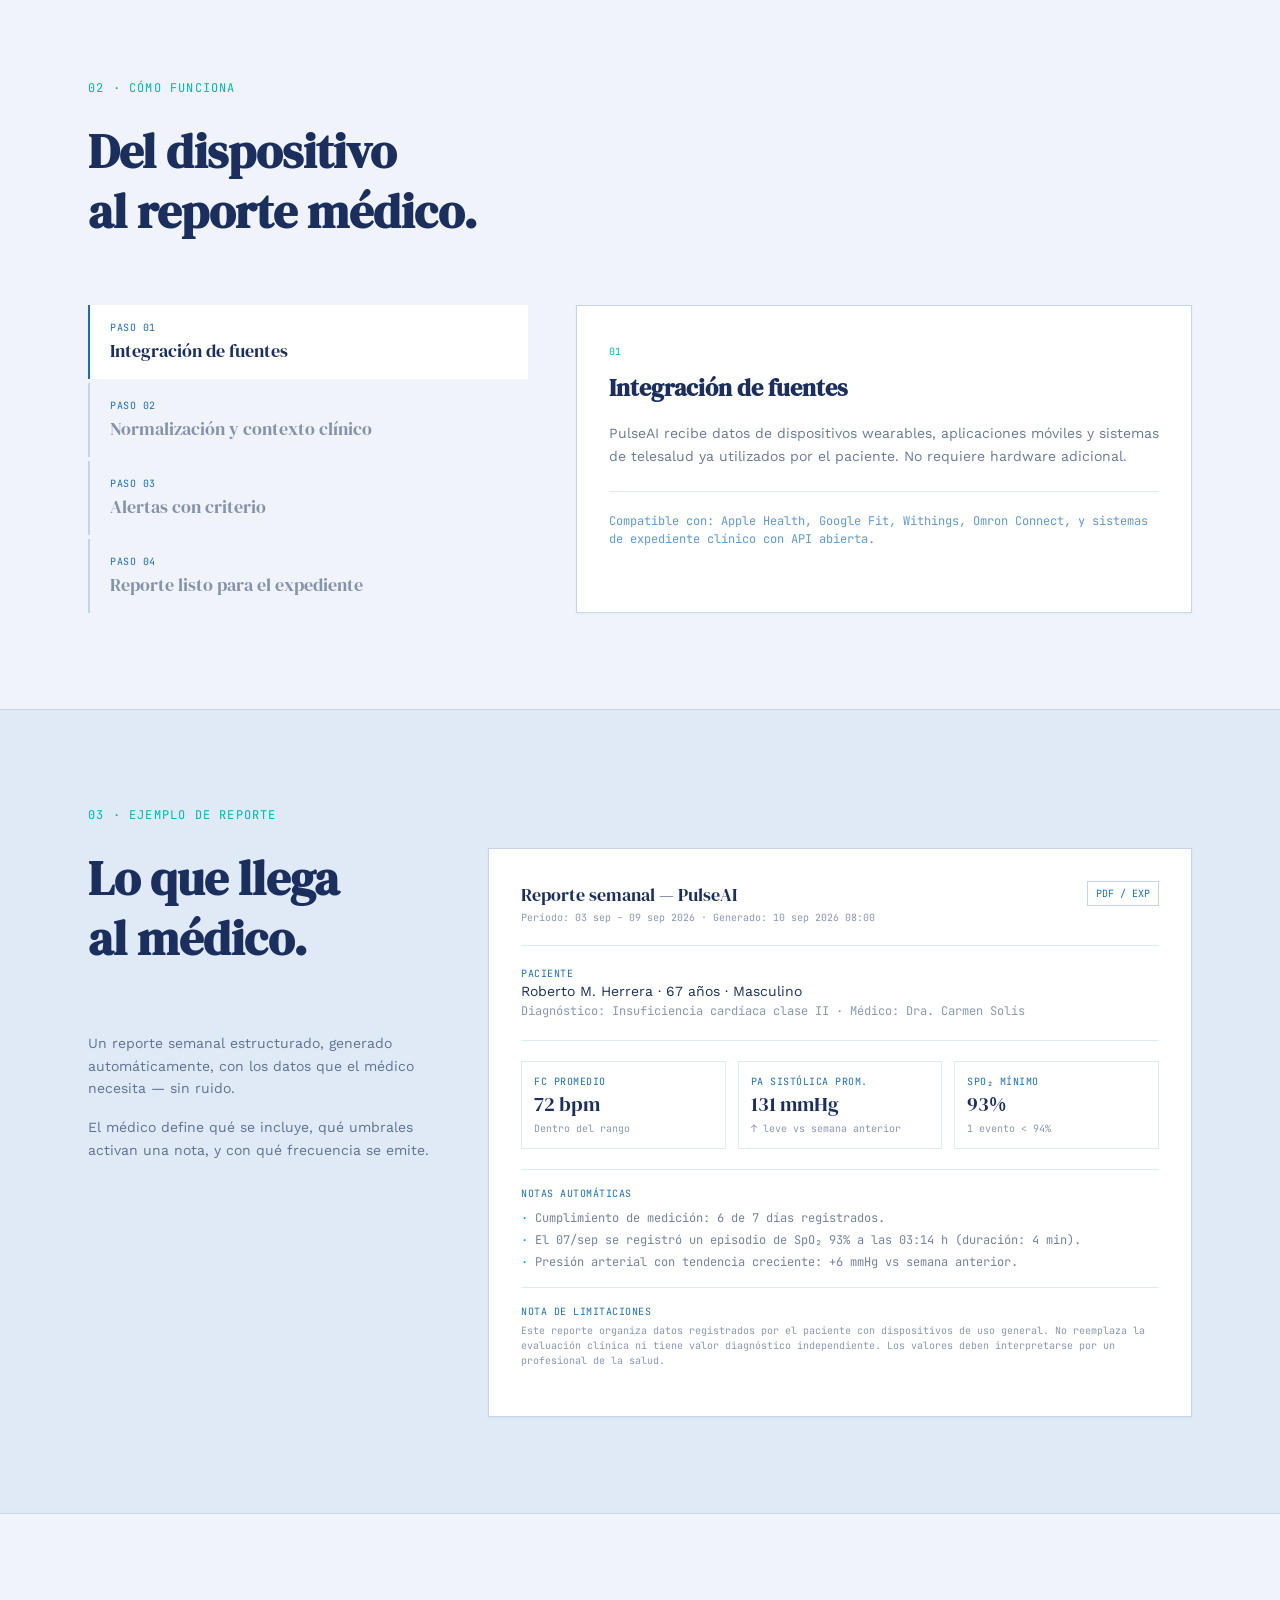
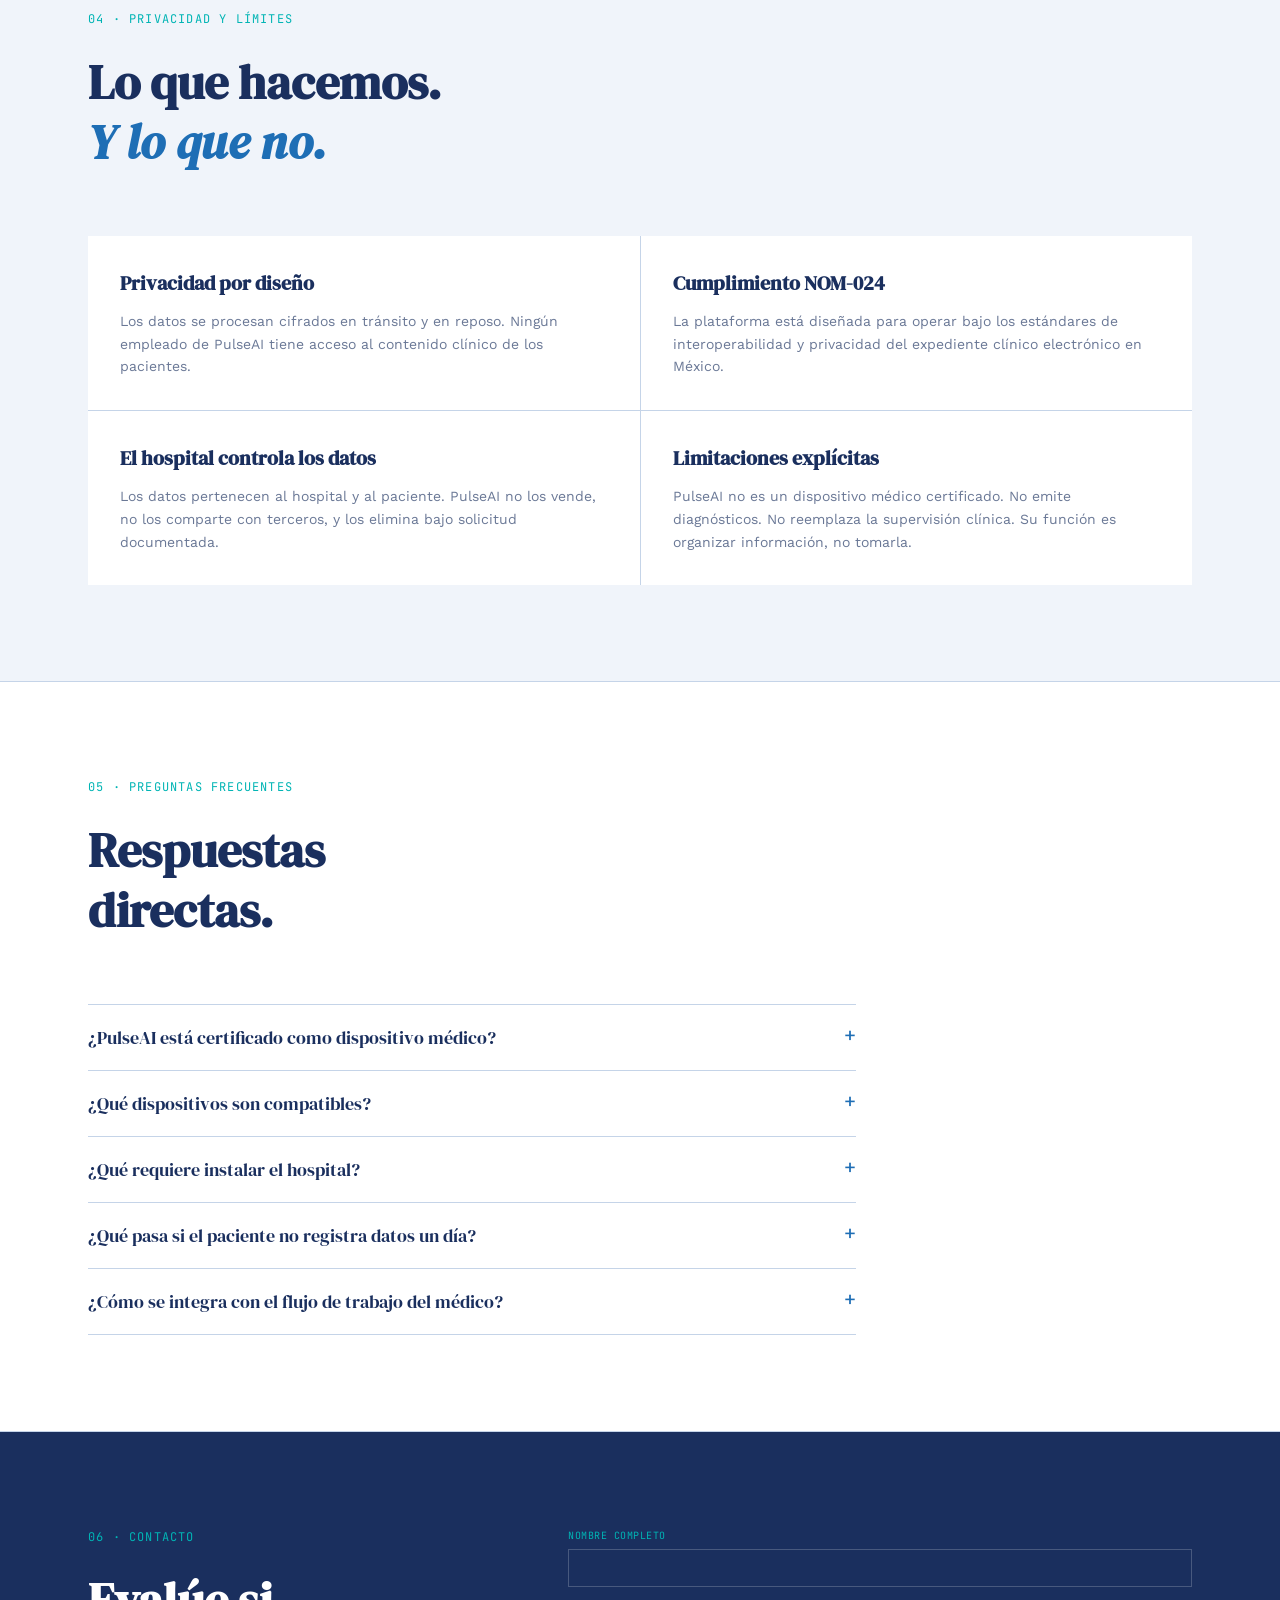
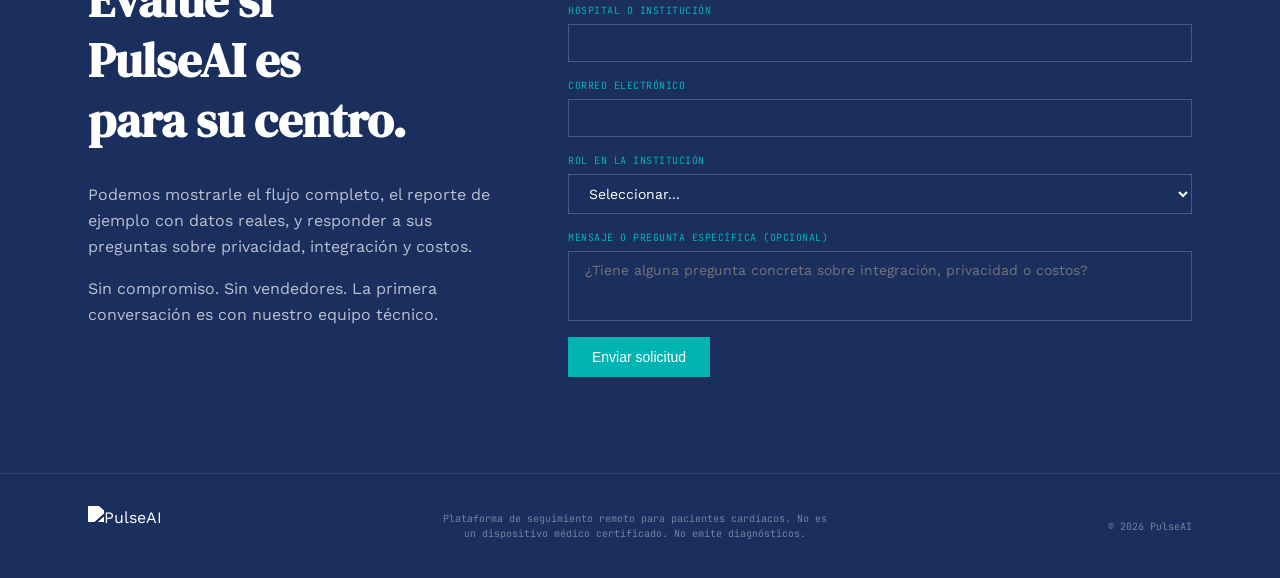
==== commit 5e059375: "choose(assets): update project image" ====
--- a/PulseIN/src/PulseIN/index.html
+++ b/PulseIN/src/PulseIN/index.html
@@ -19,7 +19,7 @@
   <header class="header">
     <div class="header-container">
       <a href="#" class="logo-group">
-        <img src="src/imgs/pulseai-logo.jpeg" alt="PulseAI" class="logo-img" />
+        <img src="src/imgs/pulseai-logo-sinfondo.png" alt="PulseAI" class="logo-img" />
         <span class="badge-beta">Beta</span>
       </a>
 
